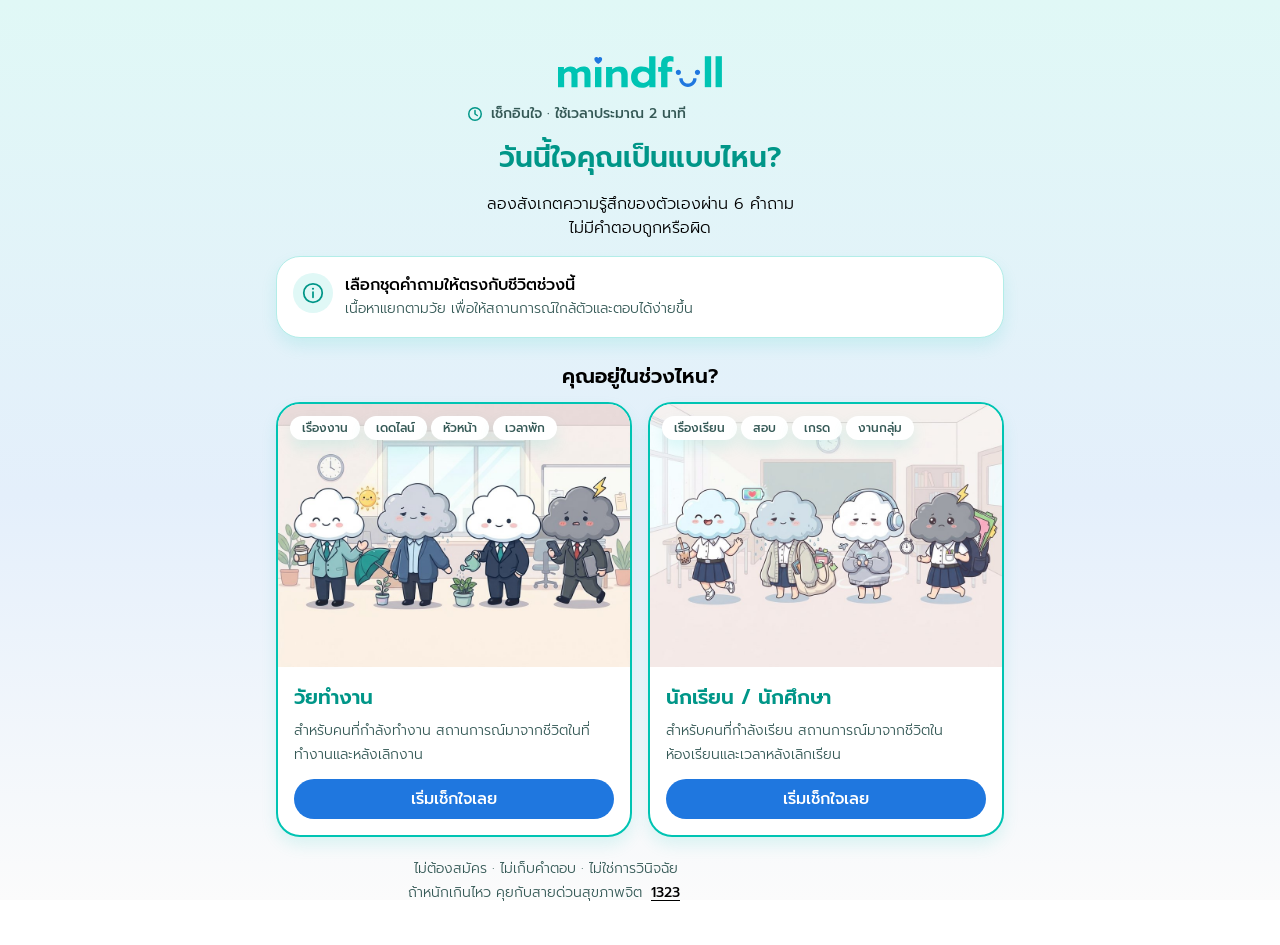
==== prototype/index.html @ 1263b4a3 "Typed activities: show the confirmation text under the check mark - Nimbo: 'วางลงแล้ว วันนี้ไม่ต้องแ" ====
<!doctype html>
<html lang="th">
<head>
<meta charset="utf-8">
<meta name="viewport" content="width=device-width, initial-scale=1, viewport-fit=cover">
<title>ท้องฟ้าในใจวันนี้ · mindfull</title>
<meta name="description" content="เช็กใจ 2 นาที ตอบ 6 สถานการณ์การทำงาน แล้วพบเพื่อนเมฆที่มาเยือนใจคุณวันนี้ พร้อมวิธีดูแลตัวเองที่ทำได้ทันที">
<meta name="robots" content="noindex">
<meta name="theme-color" content="#FBFBFB">
<meta property="og:type" content="website">
<meta property="og:title" content="ท้องฟ้าในใจวันนี้ · mindfull">
<meta property="og:description" content="เช็กใจ 2 นาที แล้วพบเพื่อนเมฆที่มาเยือนใจคุณวันนี้">
<meta property="og:url" content="https://mindfull-prototype.vercel.app/">
<meta property="og:locale" content="th_TH">
<meta property="og:image" content="https://mindfull-prototype.vercel.app/og-image.png">
<meta property="og:image:width" content="1200">
<meta property="og:image:height" content="630">
<meta property="og:image:alt" content="ท้องฟ้าในใจวันนี้ โดย mindfull: เพื่อนเมฆ 4 ตัว Cumulo, Nimbo, Strato และ Humi">
<meta name="twitter:card" content="summary_large_image">
<link rel="icon" href="favicon.svg" type="image/svg+xml">
<link rel="preconnect" href="https://fonts.googleapis.com">
<link rel="preconnect" href="https://fonts.gstatic.com" crossorigin>
<link href="https://fonts.googleapis.com/css2?family=Prompt:wght@300;500;600&display=swap" rel="stylesheet">
<link rel="stylesheet" href="assets/logo/mindfull-tokens.css?v=316e">
<link rel="stylesheet" href="styles.css?v=316e">
</head>
<body>
<div class="app" id="app">
  <div class="stage">
<div class="scene" id="scene"></div><div class="chars" id="chars"><div id="charWrap"></div></div>
  </div>

  <main class="sheet" id="sheet">
    <div class="content" id="content" aria-live="polite"></div>
    <p class="safety">ถ้าหนักเกินไหว คุยกับสายด่วนสุขภาพจิต <a href="tel:1323">1323</a></p>
  </main>
</div>

<div class="overlay" id="overlay" hidden>
  <div class="share-card" role="dialog" aria-modal="true" aria-labelledby="shareTitle" id="shareCard"></div>
</div>
<div class="toast" id="toast" role="status"></div>

<script src="content.js?v=316e"></script>
<script src="app.js?v=316e"></script>
</body>
</html>
---- prototype/assets/logo/mindfull-tokens.css ----
/* mindfull design tokens: the :root custom properties from mindfull-design-system/exports/mindfull-tokens.css
   (generated there by build/build.mjs). Copied so the prototype deploys on its own; re-copy when the design system changes.
   Left out on purpose: the Gotham Rounded @font-face rules (commercial font, no web licence), the Prompt @import
   (index.html already loads it) and the .en-* / .th-* type classes (styles.css sets type directly). */
:root {
  --turquoise-1: var(--turquoise-500);
  --turquoise-2: var(--turquoise-100);
  --turquoise-3: #DBF0EE;
  --turquoise-text: #009688;
  --turquoise-50: #E0F8F6;
  --turquoise-100: #B3EDE8;
  --turquoise-200: #80E2D9;
  --turquoise-300: #4DD6CA;
  --turquoise-400: #26CDBE;
  --turquoise-500: #00C4B3;
  --turquoise-600: #00BEAC;
  --turquoise-700: #00B6A3;
  --turquoise-800: #00AF9A;
  --turquoise-900: #00A28B;
  --blue-1: var(--blue-500);
  --blue-2: var(--blue-300);
  --blue-3: var(--blue-200);
  --blue-4: var(--blue-100);
  --blue-5: var(--blue-50);
  --blue-50: #E4EFFB;
  --blue-100: #C7DDF7;
  --blue-200: #8FBBEF;
  --blue-300: #62A0E9;
  --blue-400: #418BE4;
  --blue-500: #1F77DF;
  --blue-600: #1B6FDB;
  --blue-700: #1764D7;
  --blue-800: #125AD2;
  --blue-900: #0A47CA;
  --marigo-1: #F9A000;
  --marigo-2: var(--marigo-100);
  --marigo-50: #FCF4E0;
  --marigo-100: #F8E4B3;
  --marigo-200: #F4D280;
  --marigo-300: #F0BF4D;
  --marigo-400: #ECB226;
  --marigo-500: #E9A400;
  --marigo-600: #E69C00;
  --marigo-700: #E39200;
  --marigo-800: #DF8900;
  --marigo-900: #D97800;
  --flamingo-1: var(--flamingo-500);
  --flamingo-2: var(--flamingo-100);
  --flamingo-50: #FDEFEE;
  --flamingo-100: #FAD6D5;
  --flamingo-200: #F7BBB9;
  --flamingo-300: #F4A09D;
  --flamingo-400: #F18B88;
  --flamingo-500: #EF7773;
  --flamingo-600: #ED6F6B;
  --flamingo-700: #EB6460;
  --flamingo-800: #E85A56;
  --flamingo-900: #E44743;
  --sunshade-1: var(--sunshade-500);
  --sunshade-2: var(--sunshade-100);
  --sunshade-50: #FFF2E9;
  --sunshade-100: #FFDDC9;
  --sunshade-200: #FFC7A5;
  --sunshade-300: #FFB181;
  --sunshade-400: #FFA066;
  --sunshade-500: #FF8F4B;
  --sunshade-600: #FF8744;
  --sunshade-700: #FF7C3B;
  --sunshade-800: #FF7233;
  --sunshade-900: #FF6023;
  --guava-1: var(--guava-500);
  --guava-2: var(--guava-100);
  --guava-50: #F1FAED;
  --guava-100: #DCF3D1;
  --guava-200: #C5ECB3;
  --guava-300: #ADE494;
  --guava-400: #9CDE7D;
  --guava-500: #8AD866;
  --guava-600: #82D45E;
  --guava-700: #77CE53;
  --guava-800: #6DC849;
  --guava-900: #5ABF38;
  --black: #000000;
  --white: #FFFFFF;
  --black-gray-1: var(--gray-400);
  --black-gray-2: var(--gray-200);
  --black-gray-3: var(--gray-100);
  --gray-50: #FBFBFB;
  --gray-100: #F6F6F6;
  --gray-200: #F1F1F1;
  --gray-300: #E6E6E6;
  --gray-400: #C4C4C4;
  --gray-500: #A6A6A6;
  --gray-600: #7C7C7C;
  --gray-700: #686868;
  --gray-800: #484848;
  --gray-900: #272727;
  --turquoise-gray-1: #355956;
  --turquoise-gray-2: #3F6866;
  --turquoise-gray-3: #528984;
  --turquoise-gray-4: #79ADA9;
  --bluegray-50: #EAEFF5;
  --bluegray-100: #CDD8E1;
  --bluegray-200: #B0BDCA;
  --bluegray-300: #91A3B4;
  --bluegray-400: #7A8FA2;
  --bluegray-500: #637B91;
  --bluegray-600: #566D80;
  --bluegray-700: #465969;
  --bluegray-800: #374654;
  --bluegray-900: #26313C;
  --radius-none: 0px;
  --radius-8: 8px;
  --radius-16: 16px;
  --radius-24: 24px;
  --radius-avatar: 34%;
  --radius-circle: 50%;
  --elevation-01: 0 2px 8px 0 rgba(0, 196, 179, 0.08);
  --elevation-02: 0 2px 16px 0 rgba(0, 196, 179, 0.12);
  --elevation-03: 0 8px 16px 0 rgba(0, 196, 179, 0.12);
  --elevation-04: 0 16px 24px 0 rgba(0, 196, 179, 0.16);
  --elevation-05: 0 8px 16px -4px rgba(0, 196, 179, 0.12);
  --elevation-06: 0 16px 24px 0 rgba(0, 196, 179, 0.1), 0 4px 8px -4px rgba(0, 196, 179, 0.1);
  --elevation-07: 0 16px 32px 0 rgba(0, 196, 179, 0.16), 0 4px 12px -4px rgba(0, 196, 179, 0.12);
  --elevation-08: 0 24px 40px 0 rgba(0, 196, 179, 0.18), 0 8px 24px -4px rgba(0, 196, 179, 0.14);
  --gradient-black: linear-gradient(180deg, rgba(71, 76, 85, 0) 0%, rgba(0, 0, 0, 0.9) 100%);
  --gradient-turquoise-01: linear-gradient(180deg, rgb(219, 240, 238) 0%, rgba(219, 240, 238, 0.99) 41.67%, rgba(219, 240, 238, 0) 84.52%);
  --gradient-turquoise-02: linear-gradient(124deg, #B3EDE8 1.4%, #D7FDFA 78.5%);
  --icon-12: 12px;
  --icon-16: 16px;
  --icon-20: 20px;
  --icon-24: 24px;
  --icon-40: 40px;
  --icon-56: 56px;
  --icon-72: 72px;
  --font-en: "Gotham Rounded", "Prompt", system-ui, sans-serif;
  --font-th: "Prompt", "Gotham Rounded", system-ui, sans-serif;
}
---- prototype/styles.css ----
:root{
  /* Colours bound to the mindfull design system tokens (assets/logo/mindfull-tokens.css, copied from mindfull-design-system/exports).
     Each fallback is the same value, so the page still renders if the token file is not loaded.
     Plain hex = not in the design system yet. */
  /* text: primary black, secondary turquoise-gray-1 (brand cast) */
  --ink:var(--black,#000000); --ink-soft:var(--turquoise-gray-1,#355956);
  /* surfaces: sheets and cards white, dividers and container borders black-gray-1 */
  --surface:var(--white,#FFFFFF); --line:var(--black-gray-1,#C4C4C4);
  /* outline of a control (answer and care options, text field): black-gray-1 is too faint for controls (1.74:1),
     bluegray-400 reaches 3.3:1 on white */
  /* spacing: proposed 4px scale (the design system has none yet), mirrored in exports/figma/mindfull-spacing.figma.json */
  --space-4:4px; --space-8:8px; --space-12:12px; --space-16:16px; --space-20:20px;
  --space-24:24px; --space-32:32px; --space-40:40px; --space-48:48px;
  --control-line:var(--bluegray-400,#7A8FA2); --soft:var(--black-gray-3,#F6F6F6);
  /* actions: accent blue with the Button sheet's active state */
  --accent:var(--blue-1,#1F77DF); --accent-active:var(--blue-3,#8FBBEF); --accent-ink:var(--white,#FFFFFF);
  --focus:var(--blue-700,#1764D7);
  /* brand: turquoise-1 for fills and decoration, turquoise-2 for selected, turquoise-3 for quiet panels */
  --brand:var(--turquoise-1,#00C4B3); --selected:var(--turquoise-2,#B3EDE8); --chip:var(--turquoise-3,#DBF0EE);
  /* system: error flamingo, highlighted info marigo (always paired with a word) */
  --error:var(--flamingo-1,#EF7773); --error-bg:var(--flamingo-2,#FAD6D5); --highlight:var(--marigo-1,#F9A000);
  /* overlay behind the share card (not a design-system token) */
  --scrim:rgba(0,0,0,.5);
  /* page: gray-50 background, white sheets lifted with turquoise-tinted elevation */
  --page:var(--gray-50,#FBFBFB);
  /* type: Prompt only, on the th-* scale. Gotham Rounded (the design system's English face) is a commercial font
     that needs a web licence, so the public build sets English in Prompt too; en-* sizes keep their Prompt weights. */
  --sans:'Prompt','Noto Sans Thai','Leelawadee UI','Thonburi',system-ui,sans-serif;
  --en:var(--sans);
  --serif:var(--sans);
  color-scheme:light;
  box-sizing:border-box;
  padding-top:env(safe-area-inset-top,0px);
  padding-bottom:env(safe-area-inset-bottom,0px);
}
*,*::before,*::after{box-sizing:border-box}
html{height:100%;scroll-padding-top:env(safe-area-inset-top,0px)}
body{
  margin:0;min-height:100%;display:flex;flex-direction:column;background:var(--page);color:var(--ink);
  font-family:var(--sans);font-weight:300;-webkit-font-smoothing:antialiased;
}
.app{display:flex;flex-direction:column;flex:1 0 auto;width:100%;max-width:460px;margin:0 auto}

/* Sky stage */
.stage{position:relative}

/* Sheet */
/* a white card over gray-50: radius-24 with a margin (never edge to edge) and elevation-03 */
.sheet{flex:1 1 auto;background:var(--surface);border-radius:var(--radius-24,24px);box-shadow:var(--elevation-03);margin:0 var(--space-16) var(--space-16);padding:var(--space-20) var(--space-20) var(--space-16);display:flex;flex-direction:column}
.content{flex:1 1 auto;display:flex;flex-direction:column;gap:var(--space-12)}
.content.enter{animation:enter .35s ease-out}
@keyframes enter{from{opacity:0;transform:translateY(6px)}to{opacity:1;transform:none}}

.head{display:flex;justify-content:space-between;align-items:center;min-height:32px;font-size:14px;line-height:20px;font-weight:300;color:var(--ink-soft)} /* th-subheader-2 */

h1,h2{outline:none}
h1{font-family:var(--serif);font-weight:500;font-size:24px;line-height:30px;margin:var(--space-4) 0 0} /* th-h3 */
h2{font-size:20px;font-weight:500;line-height:24px;margin:0} /* th-h4 */
p{margin:0;font-size:16px;line-height:20px;font-weight:300;max-width:60ch} /* th-body-1 */
.muted{color:var(--ink-soft);font-size:14px;line-height:24px;font-weight:300} /* th-body-3 */

.opts{display:flex;flex-direction:column;gap:var(--space-8);margin-top:var(--space-4)}
.opt{
  font:inherit;font-size:16px;line-height:20px;font-weight:300;text-align:left;color:var(--ink);
  background:var(--surface);border:1.5px solid var(--control-line);border-radius:var(--radius-24,24px);
  padding:var(--space-12) var(--space-16);min-height:52px;cursor:pointer;
  transition:border-color .2s,background-color .2s;
}
@media (hover:hover){.opt:hover{border-color:var(--accent)}}
.opt[aria-pressed="true"]{border-color:var(--accent);background:var(--selected)}

.actions{display:flex;flex-direction:column;gap:var(--space-8);margin-top:auto;padding-top:var(--space-8)}
/* Button sheet: 40px pill (radius-24) with the th-button-small label.
   ::after adds 4px of invisible hit area above and below, so the tap target stays 48px. */
.btn{
  position:relative;
  font:inherit;font-size:16px;line-height:16px;font-weight:500;border:0;border-radius:var(--radius-24,24px);
  padding:0 var(--space-16);min-height:40px;width:100%;cursor:pointer;
  background:var(--accent);color:var(--accent-ink);
}
.btn::after{content:"";position:absolute;left:0;right:0;top:-4px;bottom:-4px}
.btn.ghost::after{top:-6px;bottom:-6px}
.btn:active{background:var(--accent-active)}
.btn.ghost{background:var(--surface);color:var(--accent);border:2px solid var(--accent)}
.btn.ghost:active{background:var(--surface);color:var(--accent-active);border-color:var(--accent-active)}
/* Text button: th-button-underline-16 */
.link{font:inherit;font-size:16px;line-height:16px;font-weight:300;background:none;border:0;color:var(--accent);padding:var(--space-8) 0;cursor:pointer;text-decoration:underline;text-underline-offset:3px;align-self:center}
.back{font:inherit;font-size:14px;line-height:20px;font-weight:300;background:none;border:0;color:var(--ink-soft);padding:var(--space-4) 0;cursor:pointer}
:focus-visible{outline:2px solid var(--focus);outline-offset:2px}
/* screen headings take focus programmatically for screen readers; they are not controls, so no ring */
[tabindex="-1"]:focus-visible{outline:none}

.note{background:var(--chip);border-radius:var(--radius-24,24px);padding:var(--space-16) var(--space-16)}
.field{font:inherit;font-size:16px;line-height:20px;font-weight:300;width:100%;border:1.5px solid var(--control-line);border-radius:var(--radius-8,8px);padding:var(--space-12) var(--space-12);background:var(--surface);color:var(--ink)}
.field:focus-visible{border-color:var(--accent)}
/* System error: flamingo-2 background, flamingo-1 bar, message in text colour */
.field-error{color:var(--ink);background:var(--error-bg);border-left:4px solid var(--error);border-radius:var(--radius-8,8px);padding:var(--space-8) var(--space-12);font-size:14px;line-height:24px;font-weight:300}



.letgo{display:inline-block;animation:letgo 1.6s ease-in forwards}
@keyframes letgo{to{opacity:0;transform:translateY(-26px)}}


.safety{margin-top:var(--space-16);padding-top:var(--space-12);border-top:1px solid var(--line);font-size:14px;line-height:24px;font-weight:300;color:var(--ink-soft)} /* th-body-3 */
.safety a{color:var(--ink);font-weight:500;text-underline-offset:3px}

.toast{position:fixed;left:50%;bottom:calc(20px + env(safe-area-inset-bottom,0px));transform:translateX(-50%);background:var(--ink);color:var(--surface);padding:var(--space-12) var(--space-16);border-radius:var(--radius-8,8px);font-size:14px;line-height:24px;font-weight:300;width:max-content;max-width:min(90vw,420px);opacity:0;pointer-events:none;transition:opacity .25s;z-index:20}
.toast.show{opacity:1}

.overlay{position:fixed;inset:0;background:var(--scrim);display:grid;place-items:center;padding:var(--space-24);z-index:10}
.overlay[hidden]{display:none}
.logo{display:block;height:24px;width:auto;margin:0 0 var(--space-4)}

@media (min-width:700px){
  .app{padding:var(--space-24) 0}
  .sheet{border-radius:var(--radius-24,24px);flex:0 1 auto}
  .app .stage{border-radius:var(--radius-24,24px) var(--radius-24,24px) 0 0;overflow:hidden}
  .app .sheet{border-radius:var(--radius-24,24px)}
}

@media (prefers-reduced-motion: reduce){
  .content.enter,.letgo{animation:none}
  *{transition-duration:.01ms !important}
}

/* v2: characters + result card */
.chars{display:none;position:relative;width:100%}
.app.show-char .chars{display:block}
.buddy{display:flex;gap:var(--space-12);align-items:center}
.buddy-av{width:72px;height:72px;border-radius:var(--radius-avatar,34%);display:flex;align-items:center;justify-content:center;flex-shrink:0;overflow:hidden}
.buddy-av img{width:100%;height:100%;object-fit:cover;transform:scale(1.6);transform-origin:50% 36%}
.bname{font-family:var(--en);font-size:16px;line-height:20px;font-weight:500} /* th-title-3 */

/* v3.0.1: characters stand still in one row on the landing screen */

/* v2.2: scenario illustration on question screens */
.scene{display:none;width:100%}
/* the picture fills the whole stage edge to edge */
/* one picture height on every screen, so the card does not jump between screens */
:root{--stage-h:calc(288px + var(--space-24))} /* fixed: pages scroll when content is longer than the screen */
.app .stage .scene img{width:100%;max-width:none;height:var(--stage-h);object-fit:cover;object-position:center 38%;display:block;margin:0;border-radius:0}
/* question screens: the card slides over the picture, only its top corners show */
.app .sheet{margin:calc(var(--space-24) * -1) 0 0;border-radius:var(--radius-24,24px) var(--radius-24,24px) 0 0;position:relative;padding-left:var(--space-24);padding-right:var(--space-24);padding-bottom:calc(var(--space-16) + env(safe-area-inset-bottom,0px))}
.app.compact .scene{display:block}
.scene.swap{animation:sceneIn .4s ease-out}
@keyframes sceneIn{from{opacity:0;transform:translateY(6px)}to{opacity:1;transform:none}}
@media (prefers-reduced-motion: reduce){.scene.swap{animation:none}}

/* v2.3: mobile-first audit fixes */
html{-webkit-text-size-adjust:100%}
body{min-height:100vh;min-height:100dvh;-webkit-tap-highlight-color:transparent}
button,a,input{touch-action:manipulation}
/* visuals scale with screen height so the question and answers stay in view */
/* comfortable tap targets (44px min) */
.link{min-height:44px;display:inline-flex;align-items:center}
.back{min-height:44px;padding:0 var(--space-8) 0 0}
.safety a{display:inline-block}
/* sheet respects the home indicator */
.sheet{margin-bottom:calc(var(--space-16) + env(safe-area-inset-bottom,0px))}
/* share card always fits */
/* phones held sideways: picture beside the content */
@media (orientation:landscape) and (max-height:500px){
  .app{max-width:none;flex-direction:row;align-items:flex-start}
  .stage{position:sticky;top:0;width:42%;min-height:100dvh}
  .sheet{width:58%;border-radius:var(--radius-none,0);margin:0;box-shadow:none;min-height:100dvh}
  .app .stage .scene img{height:100dvh;border-radius:0}
  .app .sheet{margin:0;border-radius:var(--radius-none,0);padding:var(--space-16) var(--space-20)}
}
.safety a{padding:var(--space-12) var(--space-8);margin:calc(var(--space-12) * -1) calc(var(--space-4) * -1)}
@media (orientation:landscape) and (max-height:500px){.app{padding:0}}

/* v2.4: Meet-Your-Monster style result card, ~30s read */
.mym-label{font-size:14px;line-height:20px;font-weight:500;color:var(--ink-soft)} /* th-subheader-1 */
/* "เมื่อพลังล้น": highlighted information in accent orange, carried by the border next to the label */


#careFollow{display:flex;flex-direction:column;gap:var(--space-8)}
#careFollow:not(:empty){margin-top:var(--space-4)}


/* landing and character pictures fill the stage like the question scenes; the card overlaps them */
.app.show-char .chars{display:block;width:100%}
#charWrap{width:100%;overflow:hidden}
#charWrap img{width:100%;height:var(--stage-h);object-fit:cover;object-position:center 32%;display:block;transform-origin:50% 75%;transition:transform .6s ease}
#charWrap.inhale img{transition:transform 4s ease-in-out;transform:scale(1.08)}
#charWrap.exhale img{transition:transform 6s ease-in-out;transform:scale(1)}
@media (prefers-reduced-motion: reduce){#charWrap.inhale img,#charWrap.exhale img{transform:none}}
@media (orientation:landscape) and (max-height:500px){
  #charWrap img{height:100dvh}
}

/* v3.4: result details folded under "รู้จัก [ชื่อ] ให้มากขึ้น" */
/* v3.4: next step opens with a short recap of the visit: cloud on top, rows stacked */
.note .mym-label{margin-bottom:var(--space-4)}
/* v3.4: question header offers the previous question and the landing page */
.head-nav{display:flex;align-items:center;gap:var(--space-16)}
/* v3.4: landing laid out as in Figma (copy unchanged) */
.hero-logo{height:36px;margin:var(--space-4) auto var(--space-8)}
.hero-title{text-align:center;font-size:20px;line-height:28px;font-weight:600;color:var(--turquoise-text,#009688);margin:0} /* large text: 3.7:1 on white */
.hero-meta{text-align:center}
/* intro panel: tinted like Figma; body text stays turquoise-gray-1 for contrast (Figma teal is 3.3:1 on this tint) */
.hero-panel{text-align:center;background:var(--turquoise-50,#E0F8F6);color:var(--turquoise-gray-1,#355956);border-radius:var(--radius-24,24px);padding:var(--space-24) var(--space-20);margin:var(--space-4) 0 0}
.hero-actions{gap:var(--space-16)}
.hero-rule{width:45%;margin:0 auto;border:0;border-top:1px solid var(--control-line)}
.hero-note{text-align:center;color:var(--accent);font-size:16px;line-height:20px;font-weight:500;margin:0}
/* v3.4: question screens laid out as in Figma (copy unchanged) */
.q-foot{margin-top:auto;padding-top:var(--space-8);display:flex;flex-direction:column;align-items:center;gap:var(--space-8)}
.q-logo{height:24px;margin:var(--space-4) auto 0}
/* v3.4: result card laid out as in Figma (copy and order unchanged) */
/* v3.4: How to ดูแล screen laid out as in Figma (copy unchanged) */
/* v3.4: สรุปใจคุณวันนี้ laid out as in Figma: one tinted card, centered (copy unchanged) */
/* v3.4 system: every screen ends with the same footer; hotline line centered; back buttons medium */
.safety{text-align:center;border-top:0;margin-top:var(--space-8);padding-top:0}
.head .back{font-weight:500}
/* v3.4 system: micro-action header centered like the other screens; inputs and steps stay left-aligned */
/* v3.4 result hierarchy: รู้จัก is the green card, the folded details go quiet, How to ดูแล is the one that stands out */
/* "รู้จัก [ชื่อ] ให้มากขึ้น" as a quiet card: easy to spot, not competing with How to ดูแล */
/* keep the care button inside the first screen at 390x844 with the folded card in place */

/* v3.6 สัญญาณที่พบบ่อย: student set only, inside the folded "รู้จัก … ให้มากขึ้น" */

/* v3.7 landing: light teal/blue page, no stage; the characters live only inside the card banners */
body.on-landing{background:linear-gradient(180deg,var(--turquoise-50,#E0F8F6) 0,var(--blue-50,#E4EFFB) 55%,var(--page) 100%) fixed}
.app.is-landing .stage{display:none}
.app.is-landing .sheet{width:100%;margin:0;background:transparent;box-shadow:none;border-radius:0;padding:var(--space-24) var(--space-16) calc(var(--space-16) + env(safe-area-inset-bottom,0px))}
.app.is-landing .content{gap:var(--space-16);align-items:stretch}
.app.is-landing .hero-logo{height:32px;margin:var(--space-8) auto 0}
.land-kicker{display:flex;align-items:center;justify-content:center;gap:var(--space-8);margin:0;font-size:14px;line-height:20px;font-weight:500;color:var(--turquoise-gray-1,#355956)}
.land-ic{flex:none;color:var(--turquoise-text,#009688)}
.land-title{margin:0;text-align:center;white-space:nowrap;font-size:clamp(20px,6.4vw,28px);line-height:1.3;font-weight:600;color:var(--turquoise-text,#009688)} /* one line; large text: 3.7:1 */
.land-lead{margin:0 auto;max-width:34ch;text-align:center;font-size:16px;line-height:24px;font-weight:300;color:var(--ink)}
.land-tip{display:flex;gap:var(--space-12);align-items:flex-start;background:var(--surface);border:1px solid var(--selected);border-radius:var(--radius-24,24px);padding:var(--space-16);box-shadow:var(--elevation-03)}
.land-tip-ic{flex:none;display:flex;align-items:center;justify-content:center;width:40px;height:40px;border-radius:50%;background:var(--turquoise-50,#E0F8F6);color:var(--turquoise-text,#009688)}
.land-tip p{margin:0}
.land-tip-t{font-size:16px;line-height:24px;font-weight:500;color:var(--ink)}
.land-tip-s{font-size:14px;line-height:24px;font-weight:300;color:var(--ink-soft)}
.land-h2{margin:var(--space-8) 0 calc(var(--space-4) * -1);text-align:center;font-size:20px;line-height:28px;font-weight:600;color:var(--ink)}
.who-cards{display:flex;flex-direction:column;gap:var(--space-16)}
.who-card{display:flex;flex-direction:column;overflow:hidden;background:var(--surface);border:2px solid var(--brand);border-radius:var(--radius-24,24px);box-shadow:var(--elevation-03)}
.who-pic{position:relative;background:var(--turquoise-50,#E0F8F6);aspect-ratio:900/672}
.who-pic img{display:block;width:100%;height:100%;object-fit:cover}
.who-tags{position:absolute;top:var(--space-12);left:var(--space-12);right:var(--space-12);display:flex;flex-wrap:wrap;gap:var(--space-4)}
.who-tag{background:var(--surface);color:var(--turquoise-gray-1,#355956);border-radius:var(--radius-24,24px);padding:var(--space-4) var(--space-12);font-size:12px;line-height:16px;font-weight:500;box-shadow:var(--elevation-03)}
.who-body{display:flex;flex-direction:column;gap:var(--space-8);padding:var(--space-16)}
.who-t{margin:0;font-size:20px;line-height:28px;font-weight:600;color:var(--turquoise-text,#009688)}
.who-s{margin:0 0 var(--space-4);font-size:14px;line-height:24px;font-weight:300;color:var(--ink-soft)}
.who-body .btn{width:100%}
.land-foot{margin:var(--space-4) 0 0;text-align:center;font-size:14px;line-height:24px;font-weight:300;color:var(--ink-soft)}
.app.is-landing .safety{margin-top:0}
@media (orientation:landscape) and (max-height:500px){.app.is-landing{flex-direction:column;align-items:stretch;max-width:460px}}
@media (min-width:720px) and (min-height:501px){
  .app.is-landing{max-width:760px}
  .who-cards{flex-direction:row;align-items:stretch}
  .who-card{flex:1 1 0}
  .who-body{flex:1}
  .who-body .btn{margin-top:auto}
}
.nw{white-space:nowrap}

/* v3.8 question screen */
.app.is-question .content{gap:var(--space-16)}
.app.is-question .sheet{padding-top:var(--space-24);padding-bottom:calc(var(--space-32) + env(safe-area-inset-bottom,0px))}
.q-top{display:flex;align-items:center;justify-content:space-between;gap:var(--space-8);min-height:44px;margin-bottom:calc(var(--space-8) * -1)}
.q-top .back{padding:0 var(--space-8) 0 0;font-weight:500;color:var(--accent)}
.q-who{flex:none;background:var(--surface);color:var(--turquoise-gray-1,#355956);border:1px solid var(--selected);border-radius:var(--radius-24,24px);padding:var(--space-4) var(--space-12);font-size:12px;line-height:16px;font-weight:500}
.q-prog{display:flex;flex-direction:column;gap:var(--space-8);margin-bottom:calc(var(--space-4) * -1)}
.q-count{margin:0;font-size:14px;line-height:20px;font-weight:300;color:var(--ink-soft)}
.q-count b{font-weight:600;color:var(--turquoise-text,#009688);font-size:16px}
.q-bar{height:8px;border-radius:var(--radius-24,24px);background:var(--gray-300,#E6E6E6);overflow:hidden}
.q-bar span{display:block;height:100%;border-radius:inherit;background:var(--brand);transition:width .4s ease}
@media (prefers-reduced-motion: reduce){.q-bar span{transition:none}}
.q-text{margin:0;text-align:left;font-size:20px;line-height:28px;font-weight:600;color:var(--ink)}
.q-frame{margin:calc(var(--space-8) * -1) 0 0;text-align:left}
.app.is-question .opts{gap:var(--space-12);margin-top:0}
.app.is-question .opt{display:flex;align-items:center;gap:var(--space-16);text-align:left;min-height:64px;padding:var(--space-16) var(--space-20);border:1.5px solid var(--turquoise-100,#B3EDE8);background:var(--surface);box-shadow:var(--elevation-03)}
.opt-t{flex:1 1 auto;min-width:0;font-size:16px;line-height:24px;font-weight:300;color:var(--ink);overflow-wrap:anywhere}
.opt-s{flex:none;display:flex;align-items:center;justify-content:center;width:24px;height:24px;border-radius:50%;border:1.5px solid var(--control-line);color:transparent;transition:background-color .2s,border-color .2s}
@media (hover:hover){.app.is-question .opt:hover{border-color:var(--brand)}}
.app.is-question .opt[aria-pressed="true"]{border-color:var(--brand);background:var(--turquoise-50,#E0F8F6)}
.app.is-question .opt[aria-pressed="true"] .opt-t{color:var(--turquoise-gray-1,#355956);font-weight:500}
.app.is-question .opt[aria-pressed="true"] .opt-s{background:var(--brand);border-color:var(--brand);color:var(--surface)}
/* v3.8b: question picture sits on top, the sheet overlaps it; height scales with the screen */
.app.is-question{--stage-h:clamp(260px,41dvh,360px)}
.app .stage .scene img{object-position:center 55%}
.q-note{margin:0;text-align:center;font-size:14px;line-height:20px;font-weight:300;color:var(--ink-soft)}
.app.is-question .q-foot{gap:var(--space-8);padding-top:var(--space-16)}
.app.is-question .q-logo{height:20px;margin:var(--space-4) auto 0;opacity:.9}
.app.is-question .opt:focus-visible{outline:2px solid var(--focus);outline-offset:2px}
.app.is-question .opt:active{background:var(--turquoise-50,#E0F8F6)}

/* v3.9 result page */
.app.is-reveal .content{gap:var(--space-16)}
.res-head{display:flex;flex-direction:column;align-items:center;gap:var(--space-8);text-align:center}
.res-badge{margin:0;background:var(--turquoise-50,#E0F8F6);color:var(--turquoise-gray-1,#355956);border:1px solid var(--selected);border-radius:var(--radius-24,24px);padding:var(--space-4) var(--space-12);font-size:12px;line-height:16px;font-weight:500}
.res-name{margin:0;font-family:var(--en);font-size:36px;line-height:40px;font-weight:600;color:var(--turquoise-text,#009688)} /* th-h1 */
.res-role{margin:0;font-size:16px;line-height:24px;font-weight:500;color:var(--ink)}
.res-type{display:flex;align-items:center;justify-content:center;flex-wrap:wrap;gap:var(--space-8);margin:0}
.res-chip{background:var(--chip);color:var(--turquoise-gray-1,#355956);border-radius:var(--radius-24,24px);padding:var(--space-4) var(--space-12);font-size:14px;line-height:20px;font-weight:500}
.res-sci{font-size:14px;line-height:20px;font-weight:300;color:var(--ink-soft)}
.res-kicker{margin:0;max-width:34ch;font-size:14px;line-height:24px;font-weight:300;color:var(--ink-soft)}
.res-card{display:flex;flex-direction:column;gap:var(--space-8);border-radius:var(--radius-24,24px);padding:var(--space-20)}
.res-label{margin:0;font-size:14px;line-height:20px;font-weight:500;color:var(--ink-soft)}
.res-body{margin:0;max-width:none;font-size:16px;line-height:26px;font-weight:300;color:var(--turquoise-gray-1,#355956)}
.res-about{background:var(--turquoise-50,#E0F8F6);border:1.5px solid var(--turquoise-200,#80E2D9)}
.res-about .res-label{color:var(--turquoise-gray-1,#355956)}
.res-step{background:var(--blue-50,#E4EFFB);border:2px solid var(--accent);box-shadow:var(--elevation-03)}
.res-step .res-label{color:var(--accent)}
.res-step-t{margin:0;font-size:20px;line-height:28px;font-weight:600;color:var(--ink)}
.res-desc{margin:0;max-width:none;font-size:16px;line-height:24px;font-weight:300;color:var(--ink)}
.res-step .btn{width:100%;margin-top:var(--space-8)}
.res-more{border:1px solid var(--gray-300,#E6E6E6);border-radius:var(--radius-24,24px);background:var(--gray-50,#FBFBFB);padding:0 var(--space-16)}
.res-more>summary{list-style:none;cursor:pointer;min-height:52px;display:flex;align-items:center;justify-content:space-between;gap:var(--space-8);color:var(--accent);font-size:16px;line-height:24px;font-weight:500;border-radius:var(--radius-24,24px)}
.res-more>summary::-webkit-details-marker{display:none}
.res-more>summary::after{content:"";flex:none;width:24px;height:24px;border-radius:50%;border:1px solid var(--gray-300,#E6E6E6);background:linear-gradient(currentColor,currentColor) center/10px 2px no-repeat,linear-gradient(currentColor,currentColor) center/2px 10px no-repeat,var(--surface)}
.res-more[open]>summary::after{background:linear-gradient(currentColor,currentColor) center/10px 2px no-repeat,var(--surface)}
.res-more-body{display:flex;flex-direction:column;gap:var(--space-12);padding:var(--space-4) 0 var(--space-16)}
.res-sub{display:flex;flex-direction:column;gap:var(--space-4);background:var(--surface);border:1px solid var(--gray-300,#E6E6E6);border-radius:var(--radius-24,24px);padding:var(--space-16)}
.res-sub p{margin:0;max-width:none;font-size:14px;line-height:24px;font-weight:300;color:var(--ink-soft)}
.res-sub p.res-label{font-weight:500}
.res-sub .res-pname{font-size:16px;line-height:24px;font-weight:500;color:var(--ink)}
.res-pname span{font-family:var(--en);font-size:14px;font-weight:500;color:var(--ink-soft)}
.res-sub.warn{border-color:var(--flamingo-500,#EF7773)}
.res-pair{display:grid;grid-template-columns:1fr;gap:var(--space-12)}
.res-list{margin:0;padding-left:var(--space-20);font-size:14px;line-height:24px;font-weight:300;color:var(--ink-soft)}
.res-buddy{flex-direction:row;align-items:center;gap:var(--space-12)}
.res-bname{font-family:var(--en);font-size:16px;line-height:20px;font-weight:500;color:var(--ink)}
.res-sub p.res-bname{color:var(--ink);font-size:16px;line-height:24px}
.res-quote{margin:0;background:var(--surface);border:1px solid var(--gray-300,#E6E6E6);border-left:4px solid var(--brand);border-radius:var(--radius-16,16px);padding:var(--space-16) var(--space-20);font-size:16px;line-height:26px;font-weight:500;color:var(--ink)}
.res-more>summary:focus-visible{outline:2px solid var(--focus);outline-offset:2px}

/* v3.10 How to ดูแล */
.app.is-care .content,.app.is-plan .content,.app.is-micro .content,.app.is-next .content,.app.is-consent .content{gap:var(--space-16)}
.care-head{display:flex;flex-direction:column;gap:var(--space-8)}
.care-eyebrow{margin:0;font-size:12px;line-height:16px;font-weight:500;letter-spacing:.04em;color:var(--turquoise-gray-1,#355956)}
.app.is-care h2,.app.is-plan h2,.app.is-micro h2,.app.is-next h2,.app.is-consent h2{margin:0;font-size:20px;line-height:28px;font-weight:600;color:var(--ink);text-align:left}
.care-lead{margin:0;max-width:none;font-size:14px;line-height:24px;font-weight:300;color:var(--ink-soft)}
.care-opts{display:flex;flex-direction:column;gap:var(--space-12)}
.care-opt{display:flex;align-items:center;gap:var(--space-16);font:inherit;text-align:left;color:var(--ink);background:var(--surface);border:1.5px solid var(--turquoise-100,#B3EDE8);border-radius:var(--radius-24,24px);padding:var(--space-16) var(--space-20);min-height:72px;cursor:pointer;box-shadow:var(--elevation-03);transition:border-color .2s,background-color .2s}
.care-body{flex:1 1 auto;min-width:0;display:flex;flex-direction:column;align-items:flex-start;gap:var(--space-4)}
.care-when{background:var(--chip);color:var(--turquoise-gray-1,#355956);border-radius:var(--radius-24,24px);padding:2px var(--space-12);font-size:12px;line-height:16px;font-weight:500}
.care-text{font-size:16px;line-height:24px;font-weight:300;color:var(--ink);overflow-wrap:anywhere}
.care-s{flex:none;display:flex;align-items:center;justify-content:center;width:24px;height:24px;border-radius:50%;border:1.5px solid var(--control-line);color:transparent;transition:background-color .2s,border-color .2s}
@media (hover:hover){.care-opt:hover{border-color:var(--brand)}}
.care-opt:focus-visible{outline:2px solid var(--focus);outline-offset:2px}
.care-opt:active{background:var(--turquoise-50,#E0F8F6)}
.care-opt[aria-checked="true"]{border-color:var(--brand);background:var(--turquoise-50,#E0F8F6)}
.care-opt[aria-checked="true"] .care-when{background:var(--surface)}
.care-opt[aria-checked="true"] .care-s{background:var(--brand);border-color:var(--brand);color:var(--surface)}
.app.is-care .actions,.app.is-plan .actions,.app.is-micro .actions,.app.is-next .actions,.app.is-consent .actions{margin-top:var(--space-4);padding-top:0;gap:var(--space-12)}

/* v3.11 share card */
.overlay{padding:var(--space-16)}
.share-card{width:min(92vw,420px);max-height:calc(100dvh - 32px);overflow:auto;border-radius:var(--radius-24,24px);background:var(--surface);box-shadow:var(--elevation-08);overscroll-behavior:contain}
.sh-pic{position:relative;background:var(--blue-50,#E4EFFB);aspect-ratio:6/5}
.sh-pic img{display:block;width:100%;height:100%;object-fit:cover;object-position:center 45%}
.sh-tag{position:absolute;left:var(--space-12);top:var(--space-12);background:var(--surface);color:var(--turquoise-gray-1,#355956);border-radius:var(--radius-24,24px);padding:var(--space-4) var(--space-12);font-size:12px;line-height:16px;font-weight:500;box-shadow:var(--elevation-03)}
.sh-x{position:absolute;right:var(--space-8);top:var(--space-8);width:44px;height:44px;border:0;border-radius:50%;background:transparent;cursor:pointer;display:flex;align-items:center;justify-content:center;padding:0}
.sh-x span{position:relative;display:block;width:32px;height:32px;border-radius:50%;background:var(--surface);box-shadow:var(--elevation-03)}
.sh-x span::before,.sh-x span::after{content:"";position:absolute;left:50%;top:50%;width:14px;height:2px;margin:-1px 0 0 -7px;border-radius:2px;background:var(--ink)}
.sh-x span::before{transform:rotate(45deg)}
.sh-x span::after{transform:rotate(-45deg)}
.sh-body{display:flex;flex-direction:column;gap:var(--space-12);padding:var(--space-20) var(--space-20) 0}
.sh-brand{display:flex;align-items:center;justify-content:space-between;gap:var(--space-12)}
.sh-brand .logo{height:20px;margin:0}
.sh-brand-t{font-size:12px;line-height:16px;font-weight:500;color:var(--ink-soft)}
.sh-badge{align-self:flex-start;margin:0;background:var(--turquoise-50,#E0F8F6);color:var(--turquoise-gray-1,#355956);border:1px solid var(--selected);border-radius:var(--radius-24,24px);padding:var(--space-4) var(--space-12);font-size:12px;line-height:16px;font-weight:500}
.sh-title{margin:0;font-size:24px;line-height:32px;font-weight:600;color:var(--turquoise-text,#009688)}
.sh-role{margin:calc(var(--space-4) * -1) 0 0;font-size:16px;line-height:24px;font-weight:500;color:var(--ink)}
.sh-power,.sh-fact{display:flex;flex-direction:column;gap:var(--space-4);border-radius:var(--radius-24,24px);padding:var(--space-16)}
.sh-power{background:var(--turquoise-50,#E0F8F6);border:1.5px solid var(--turquoise-200,#80E2D9)}
.sh-fact{background:var(--blue-50,#E4EFFB);border:1px solid var(--blue-200,#8FBBEF)}
.sh-label{margin:0;font-size:14px;line-height:20px;font-weight:500;color:var(--ink-soft)}
.sh-pname{margin:0;font-size:18px;line-height:26px;font-weight:600;color:var(--ink)}
.sh-pname span{font-family:var(--en);font-size:14px;font-weight:500;color:var(--ink-soft)}
.sh-fact-t{margin:0;max-width:none;font-size:14px;line-height:24px;font-weight:300;color:var(--ink)}
.sh-privacy{margin:0;max-width:none;font-size:14px;line-height:24px;font-weight:300;color:var(--ink-soft)}
/* the buttons stay at the bottom of the card while the content scrolls, so both are always reachable */
.sh-actions{position:sticky;bottom:0;display:flex;flex-direction:column;gap:var(--space-8);margin-top:var(--space-4);padding:var(--space-12) 0 var(--space-20);background:var(--surface)}
.sh-x:focus-visible{outline:2px solid var(--focus);outline-offset:0}

/* v3.12 plan screen (after picking a way to care) */
.plan-card{display:flex;align-items:flex-start;gap:var(--space-16);border-radius:var(--radius-24,24px);padding:var(--space-20)}
.plan-n{flex:none;display:flex;align-items:center;justify-content:center;width:40px;height:40px;border-radius:50%;font-size:16px;line-height:24px;font-weight:600}
.plan-body{flex:1 1 auto;min-width:0;display:flex;flex-direction:column;gap:var(--space-8)}
.plan-label{margin:0;font-size:14px;line-height:20px;font-weight:500;color:var(--ink-soft)}
.plan-text{margin:0;max-width:none;font-size:16px;line-height:26px;font-weight:300;color:var(--ink);overflow-wrap:anywhere}
.plan-chosen{background:var(--turquoise-50,#E0F8F6);border:2px solid var(--brand);box-shadow:var(--elevation-03)}
.plan-chosen .plan-n{background:var(--brand);color:var(--surface)}
.plan-chosen .plan-text{font-size:18px;line-height:28px;font-weight:500;color:var(--turquoise-gray-1,#355956)}
.plan-chosen .plan-label{color:var(--turquoise-gray-1,#355956)}
.plan-tags{display:flex;flex-wrap:wrap;align-items:center;gap:var(--space-8)}
.plan-chosen .care-when{background:var(--surface)}
.plan-status{display:inline-flex;align-items:center;gap:var(--space-4);font-size:12px;line-height:16px;font-weight:500;color:var(--turquoise-gray-1,#355956)}
.plan-tick{position:relative;flex:none;width:16px;height:16px;border-radius:50%;background:var(--brand)}
.plan-tick::after{content:"";position:absolute;left:5px;top:3px;width:4px;height:7px;border:solid var(--surface);border-width:0 2px 2px 0;transform:rotate(45deg)}
.plan-next{background:var(--blue-50,#E4EFFB);border:1px solid var(--blue-200,#8FBBEF)}
.plan-next .plan-n{background:var(--surface);color:var(--accent);border:1.5px solid var(--accent)}
.plan-next .plan-text{font-size:16px;line-height:24px}

/* v3.13 20-second activities */
.act-meta{display:flex;align-items:center;flex-wrap:wrap;gap:var(--space-8)}
.act-card{display:flex;flex-direction:column;gap:var(--space-12);background:var(--surface);border:1.5px solid var(--turquoise-100,#B3EDE8);border-radius:var(--radius-24,24px);padding:var(--space-20);box-shadow:var(--elevation-03)}
.act-label{font-size:14px;line-height:20px;font-weight:500;color:var(--ink-soft)}
.act-card .note{margin:0;background:var(--chip);border-radius:var(--radius-16,16px);padding:var(--space-12) var(--space-16);font-size:16px;line-height:24px;font-weight:300;color:var(--ink)}
.app.is-micro .actions .note{margin:0;max-width:none;background:var(--turquoise-50,#E0F8F6);border:1px solid var(--turquoise-200,#80E2D9);border-radius:var(--radius-24,24px);padding:var(--space-16) var(--space-20);font-size:16px;line-height:24px;font-weight:500;color:var(--turquoise-gray-1,#355956);text-align:left}
.breath{display:flex;flex-direction:column;align-items:center;gap:var(--space-16);padding:var(--space-16) 0 var(--space-8)}
.breath-ring{display:flex;align-items:center;justify-content:center;width:128px;height:128px;border-radius:50%;background:var(--turquoise-50,#E0F8F6);border:3px solid var(--brand);box-shadow:0 0 0 10px var(--chip)}
.breath.inhale .breath-ring{transition:transform 4s ease-in-out;transform:scale(1.12)}
.breath.exhale .breath-ring{transition:transform 6s ease-in-out;transform:scale(1)}
@media (prefers-reduced-motion: reduce){.breath.inhale .breath-ring,.breath.exhale .breath-ring{transform:none}}
.count{font-family:var(--en);font-size:36px;line-height:40px;font-weight:600;font-variant-numeric:tabular-nums;color:var(--turquoise-gray-1,#355956)} /* th-h1 */
.breath-label{min-height:28px;text-align:center;font-size:20px;line-height:28px;font-weight:600;color:var(--ink)} /* th-title-1 */
.steps{counter-reset:s;list-style:none;margin:0;padding:0;display:flex;flex-direction:column;gap:var(--space-8)}
.steps li{position:relative;display:flex;align-items:center;gap:var(--space-16);padding:var(--space-12) var(--space-16);border-radius:var(--radius-20,20px);border:1.5px solid var(--gray-300,#E6E6E6);background:var(--surface);color:var(--ink-soft);font-size:16px;line-height:24px;font-weight:300}
.steps li::before{counter-increment:s;content:counter(s);flex:none;display:flex;align-items:center;justify-content:center;width:32px;height:32px;border-radius:50%;background:var(--soft);color:var(--ink-soft);font-size:14px;line-height:20px;font-weight:600}
.steps li.now{border-color:var(--brand);background:var(--turquoise-50,#E0F8F6);color:var(--ink);font-weight:500}
.steps li.now::before{background:var(--brand);color:var(--surface)}
.steps li.done::before{content:"";background:var(--brand)}
.steps li.done::after{content:"";position:absolute;left:30px;top:50%;width:5px;height:10px;border:solid var(--surface);border-width:0 2px 2px 0;transform:translateY(-62%) rotate(45deg)}
.steps li.done{color:var(--ink-soft)}
/* breathing: inhale = green-teal, exhale = blue, done = check mark */
.breath-legend{display:flex;flex-wrap:wrap;justify-content:center;gap:var(--space-8)}
.bl{display:inline-flex;align-items:center;gap:var(--space-8);border:1.5px solid transparent;border-radius:var(--radius-24,24px);padding:var(--space-4) var(--space-12);font-size:14px;line-height:20px;font-weight:500;color:var(--ink);transition:background-color .3s}
.bl i{flex:none;width:12px;height:12px;border-radius:50%}
.bl-in{background:var(--turquoise-50,#E0F8F6);border-color:var(--brand)}
.bl-in i{background:var(--brand)}
.bl-out{background:var(--blue-50,#E4EFFB);border-color:var(--accent)}
.bl-out i{background:var(--accent)}
.breath.inhale .bl-in{background:var(--selected)}
.breath.exhale .bl-out{background:var(--blue-100,#C7DDF7)}
.breath.inhale .breath-ring{border-color:var(--brand);background:var(--turquoise-50,#E0F8F6);box-shadow:0 0 0 10px var(--selected)}
.breath.exhale .breath-ring{border-color:var(--accent);background:var(--blue-50,#E4EFFB);box-shadow:0 0 0 10px var(--blue-100,#C7DDF7)}
.breath.exhale .count,.breath.exhale .breath-label{color:var(--accent)}
.breath.inhale .breath-label{color:var(--turquoise-gray-1,#355956)}
.breath-ring{position:relative}
.breath.done .breath-ring{border-color:var(--brand);background:var(--brand);box-shadow:0 0 0 10px var(--selected)}
.breath.done .breath-ring::after{content:"";width:28px;height:52px;border:solid var(--surface);border-width:0 7px 7px 0;border-radius:2px;transform:translate(-2px,-6px) rotate(45deg)}

/* v3.14 summary */
.sum-head{display:flex;flex-direction:column;align-items:flex-start;gap:var(--space-8)}
.sum-head .res-badge{align-self:flex-start}
.sum-card{display:flex;flex-direction:column;gap:var(--space-16);border-radius:var(--radius-24,24px);padding:var(--space-20)}
.sum-char{background:var(--turquoise-50,#E0F8F6);border:2px solid var(--brand);box-shadow:var(--elevation-03)}
.sum-who{display:flex;align-items:center;gap:var(--space-16)}
.sum-who .buddy-av{width:56px;height:56px}
.sum-name{margin:0;font-family:var(--en);font-size:22px;line-height:28px;font-weight:600;color:var(--turquoise-text,#009688)}
.sum-role{margin:0;font-size:16px;line-height:24px;font-weight:500;color:var(--ink)}
.sum-pick{display:flex;flex-direction:column;align-items:flex-start;gap:var(--space-8);border-top:1px solid var(--turquoise-200,#80E2D9);padding-top:var(--space-16)}
.sum-char .care-when{background:var(--surface)}
.sum-label{margin:0;font-size:14px;line-height:20px;font-weight:500;color:var(--ink-soft)}
.sum-char .sum-label{color:var(--turquoise-gray-1,#355956)}
.sum-text{margin:0;max-width:none;font-size:16px;line-height:26px;font-weight:300;color:var(--ink);overflow-wrap:anywhere}
.sum-pick .sum-text{font-weight:500;color:var(--turquoise-gray-1,#355956)}
.sum-next{background:var(--blue-50,#E4EFFB);border:1px solid var(--blue-200,#8FBBEF);gap:var(--space-8)}
.sum-next .sum-label{color:var(--accent)}

/* v3.15 consent page */
.cs-notsent{display:flex;align-items:center;gap:var(--space-12);background:var(--flamingo-50,#FDEFEE);border:1px solid var(--flamingo-200,#F7BBB9);border-radius:var(--radius-16,16px);padding:var(--space-12) var(--space-16)}
.cs-no-ic{position:relative;flex:none;width:28px;height:28px;border-radius:50%;background:var(--flamingo-300,#F4A09D)}
.cs-no-ic::before,.cs-no-ic::after{content:"";position:absolute;left:50%;top:50%;width:12px;height:2px;margin:-1px 0 0 -6px;border-radius:2px;background:var(--surface)}
.cs-no-ic::before{transform:rotate(45deg)}
.cs-no-ic::after{transform:rotate(-45deg)}
.cs-no-t{margin:0;font-size:14px;line-height:20px;font-weight:500;color:var(--ink)}
.cs-no-list{margin:var(--space-4) 0 0;padding-left:var(--space-16);font-size:14px;line-height:24px;font-weight:300;color:var(--ink)}
.cs-list{display:flex;flex-direction:column;gap:var(--space-12)}
.cs-topic{display:flex;flex-direction:column;gap:var(--space-8);background:var(--surface);border:1.5px solid var(--turquoise-100,#B3EDE8);border-radius:var(--radius-24,24px);padding:var(--space-20);box-shadow:var(--elevation-03)}
.cs-title{margin:0;font-size:18px;line-height:26px;font-weight:600;color:var(--ink)}
.cs-desc{margin:0;max-width:none;font-size:14px;line-height:24px;font-weight:300;color:var(--ink-soft)}
.cs-value{margin:0;max-width:none;background:var(--turquoise-50,#E0F8F6);border-radius:var(--radius-16,16px);padding:var(--space-8) var(--space-12);font-size:14px;line-height:24px;font-weight:500;color:var(--turquoise-gray-1,#355956);overflow-wrap:break-word}
.cs-choice{display:grid;grid-template-columns:1fr 1fr;gap:var(--space-8);margin-top:var(--space-4)}
.cs-opt{display:flex;align-items:center;justify-content:center;gap:var(--space-8);min-height:48px;font:inherit;font-size:16px;line-height:24px;font-weight:500;color:var(--ink);background:var(--surface);border:1.5px solid var(--control-line);border-radius:var(--radius-24,24px);padding:var(--space-8) var(--space-12);cursor:pointer;transition:border-color .2s,background-color .2s}
.cs-opt::before{content:"";flex:none;width:18px;height:18px;border-radius:50%;border:2px solid var(--control-line);background:var(--surface);transition:border-color .2s,background-color .2s,box-shadow .2s}
@media (hover:hover){.cs-opt:hover{border-color:var(--ink-soft)}}
.cs-opt:focus-visible{outline:2px solid var(--focus);outline-offset:2px}
.cs-yes[aria-checked="true"]{border-color:var(--brand);background:var(--turquoise-50,#E0F8F6)}
.cs-yes[aria-checked="true"]::before{border-color:var(--brand);background:var(--brand);box-shadow:inset 0 0 0 3px var(--surface)}
.cs-no[aria-checked="true"]{border-color:var(--ink-soft);background:var(--soft)}
.cs-no[aria-checked="true"]::before{border-color:var(--ink-soft);background:var(--ink-soft);box-shadow:inset 0 0 0 3px var(--surface)}
.cs-card{display:flex;flex-direction:column;background:var(--surface);border:1.5px solid var(--turquoise-100,#B3EDE8);border-radius:var(--radius-24,24px);padding:var(--space-4) var(--space-20);box-shadow:var(--elevation-03)}
.cs-row{display:flex;align-items:center;justify-content:space-between;gap:var(--space-12);padding:var(--space-12) 0;border-bottom:1px solid var(--line)}
.cs-row:last-child{border-bottom:0}
.cs-row-t{font-size:16px;line-height:24px;font-weight:300;color:var(--ink)}
.cs-state{flex:none;border-radius:var(--radius-24,24px);padding:var(--space-4) var(--space-12);font-size:12px;line-height:16px;font-weight:500}
.cs-state.yes{background:var(--turquoise-50,#E0F8F6);color:var(--turquoise-gray-1,#355956);border:1px solid var(--brand)}
.cs-state.no{background:var(--soft);color:var(--ink-soft);border:1px solid var(--control-line)}
.cs-proto{margin:0;max-width:none;font-size:14px;line-height:24px;font-weight:300;color:var(--ink-soft)}
/* typed activity done: only a check mark stays */
.act-done{display:flex;justify-content:center;padding:var(--space-16) 0}
.act-check{position:relative;display:flex;align-items:center;justify-content:center;width:128px;height:128px;border-radius:50%;background:var(--brand);box-shadow:0 0 0 10px var(--selected)}
.act-check::after{content:"";width:28px;height:52px;border:solid var(--surface);border-width:0 7px 7px 0;border-radius:2px;transform:translate(-2px,-6px) rotate(45deg)}
.sr-only{position:absolute;width:1px;height:1px;margin:-1px;padding:0;overflow:hidden;clip:rect(0 0 0 0);white-space:nowrap;border:0}
.act-done{flex-direction:column;align-items:center;gap:var(--space-16)}
.act-msg{max-width:30ch;text-align:center;font-size:16px;line-height:26px;font-weight:500;color:var(--turquoise-gray-1,#355956)}
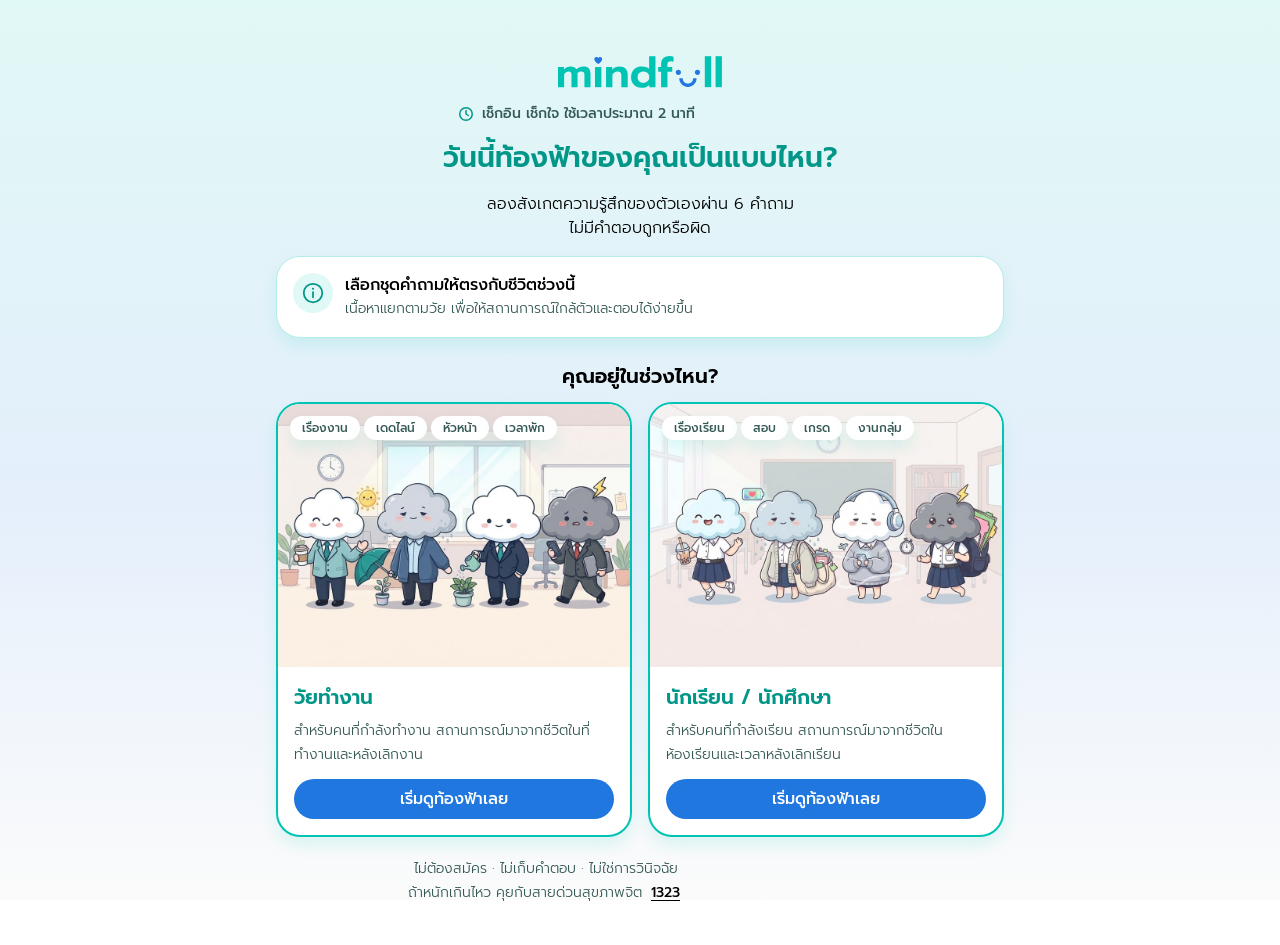
==== commit f256600b: "Sky, not 'ใจ': site name 'ท้องฟ้าของคุณวันนี้' and copy built on the sky and the cloud Site name in " ====
--- a/prototype/index.html
+++ b/prototype/index.html
@@ -3,26 +3,26 @@
 <head>
 <meta charset="utf-8">
 <meta name="viewport" content="width=device-width, initial-scale=1, viewport-fit=cover">
-<title>ท้องฟ้าในใจวันนี้ · mindfull</title>
-<meta name="description" content="เช็กใจ 2 นาที ตอบ 6 สถานการณ์การทำงาน แล้วพบเพื่อนเมฆที่มาเยือนใจคุณวันนี้ พร้อมวิธีดูแลตัวเองที่ทำได้ทันที">
+<title>ท้องฟ้าของคุณวันนี้ · mindfull</title>
+<meta name="description" content="เช็กอิน เช็กใจ ใช้เวลาประมาณ 2 นาที ตอบ 6 คำถามตามชีวิตช่วงนี้ แล้วพบเพื่อนเมฆที่มาเยือนท้องฟ้าของคุณวันนี้ พร้อมวิธีดูแลตัวเองที่ทำได้ทันที">
 <meta name="robots" content="noindex">
 <meta name="theme-color" content="#FBFBFB">
 <meta property="og:type" content="website">
-<meta property="og:title" content="ท้องฟ้าในใจวันนี้ · mindfull">
-<meta property="og:description" content="เช็กใจ 2 นาที แล้วพบเพื่อนเมฆที่มาเยือนใจคุณวันนี้">
+<meta property="og:title" content="ท้องฟ้าของคุณวันนี้ · mindfull">
+<meta property="og:description" content="เช็กอิน เช็กใจ ใช้เวลาประมาณ 2 นาที แล้วพบเพื่อนเมฆที่มาเยือนท้องฟ้าของคุณวันนี้">
 <meta property="og:url" content="https://mindfull-prototype.vercel.app/">
 <meta property="og:locale" content="th_TH">
 <meta property="og:image" content="https://mindfull-prototype.vercel.app/og-image.png">
 <meta property="og:image:width" content="1200">
 <meta property="og:image:height" content="630">
-<meta property="og:image:alt" content="ท้องฟ้าในใจวันนี้ โดย mindfull: เพื่อนเมฆ 4 ตัว Cumulo, Nimbo, Strato และ Humi">
+<meta property="og:image:alt" content="ท้องฟ้าของคุณวันนี้ โดย mindfull: เพื่อนเมฆ 4 ตัว Cumulo, Nimbo, Strato และ Humi">
 <meta name="twitter:card" content="summary_large_image">
 <link rel="icon" href="favicon.svg" type="image/svg+xml">
 <link rel="preconnect" href="https://fonts.googleapis.com">
 <link rel="preconnect" href="https://fonts.gstatic.com" crossorigin>
 <link href="https://fonts.googleapis.com/css2?family=Prompt:wght@300;500;600&display=swap" rel="stylesheet">
-<link rel="stylesheet" href="assets/logo/mindfull-tokens.css?v=316e">
-<link rel="stylesheet" href="styles.css?v=316e">
+<link rel="stylesheet" href="assets/logo/mindfull-tokens.css?v=325">
+<link rel="stylesheet" href="styles.css?v=325">
 </head>
 <body>
 <div class="app" id="app">
@@ -41,7 +41,7 @@
 </div>
 <div class="toast" id="toast" role="status"></div>
 
-<script src="content.js?v=316e"></script>
-<script src="app.js?v=316e"></script>
+<script src="content.js?v=325"></script>
+<script src="app.js?v=325"></script>
 </body>
 </html>
--- a/prototype/styles.css
+++ b/prototype/styles.css
@@ -208,14 +208,14 @@
 .q-foot{margin-top:auto;padding-top:var(--space-8);display:flex;flex-direction:column;align-items:center;gap:var(--space-8)}
 .q-logo{height:24px;margin:var(--space-4) auto 0}
 /* v3.4: result card laid out as in Figma (copy and order unchanged) */
-/* v3.4: How to ดูแล screen laid out as in Figma (copy unchanged) */
+/* v3.4: วิธีดูแล screen laid out as in Figma (copy unchanged) */
 /* v3.4: สรุปใจคุณวันนี้ laid out as in Figma: one tinted card, centered (copy unchanged) */
 /* v3.4 system: every screen ends with the same footer; hotline line centered; back buttons medium */
 .safety{text-align:center;border-top:0;margin-top:var(--space-8);padding-top:0}
 .head .back{font-weight:500}
 /* v3.4 system: micro-action header centered like the other screens; inputs and steps stay left-aligned */
-/* v3.4 result hierarchy: รู้จัก is the green card, the folded details go quiet, How to ดูแล is the one that stands out */
-/* "รู้จัก [ชื่อ] ให้มากขึ้น" as a quiet card: easy to spot, not competing with How to ดูแล */
+/* v3.4 result hierarchy: รู้จัก is the green card, the folded details go quiet, วิธีดูแล is the one that stands out */
+/* "รู้จัก [ชื่อ] ให้มากขึ้น" as a quiet card: easy to spot, not competing with วิธีดูแล */
 /* keep the care button inside the first screen at 390x844 with the folded card in place */
 
 /* v3.6 สัญญาณที่พบบ่อย: student set only, inside the folded "รู้จัก … ให้มากขึ้น" */
@@ -298,7 +298,7 @@
 .res-type{display:flex;align-items:center;justify-content:center;flex-wrap:wrap;gap:var(--space-8);margin:0}
 .res-chip{background:var(--chip);color:var(--turquoise-gray-1,#355956);border-radius:var(--radius-24,24px);padding:var(--space-4) var(--space-12);font-size:14px;line-height:20px;font-weight:500}
 .res-sci{font-size:14px;line-height:20px;font-weight:300;color:var(--ink-soft)}
-.res-kicker{margin:0;max-width:34ch;font-size:14px;line-height:24px;font-weight:300;color:var(--ink-soft)}
+.res-kicker{margin:0;max-width:34ch;font-size:16px;line-height:26px;font-weight:300;color:var(--ink-soft)}
 .res-card{display:flex;flex-direction:column;gap:var(--space-8);border-radius:var(--radius-24,24px);padding:var(--space-20)}
 .res-label{margin:0;font-size:14px;line-height:20px;font-weight:500;color:var(--ink-soft)}
 .res-body{margin:0;max-width:none;font-size:16px;line-height:26px;font-weight:300;color:var(--turquoise-gray-1,#355956)}
@@ -329,10 +329,10 @@
 .res-quote{margin:0;background:var(--surface);border:1px solid var(--gray-300,#E6E6E6);border-left:4px solid var(--brand);border-radius:var(--radius-16,16px);padding:var(--space-16) var(--space-20);font-size:16px;line-height:26px;font-weight:500;color:var(--ink)}
 .res-more>summary:focus-visible{outline:2px solid var(--focus);outline-offset:2px}
 
-/* v3.10 How to ดูแล */
+/* v3.10 วิธีดูแล */
 .app.is-care .content,.app.is-plan .content,.app.is-micro .content,.app.is-next .content,.app.is-consent .content{gap:var(--space-16)}
 .care-head{display:flex;flex-direction:column;gap:var(--space-8)}
-.care-eyebrow{margin:0;font-size:12px;line-height:16px;font-weight:500;letter-spacing:.04em;color:var(--turquoise-gray-1,#355956)}
+.care-eyebrow{margin:0;font-size:12px;line-height:16px;font-weight:500;color:var(--turquoise-gray-1,#355956)}
 .app.is-care h2,.app.is-plan h2,.app.is-micro h2,.app.is-next h2,.app.is-consent h2{margin:0;font-size:20px;line-height:28px;font-weight:600;color:var(--ink);text-align:left}
 .care-lead{margin:0;max-width:none;font-size:14px;line-height:24px;font-weight:300;color:var(--ink-soft)}
 .care-opts{display:flex;flex-direction:column;gap:var(--space-12)}
